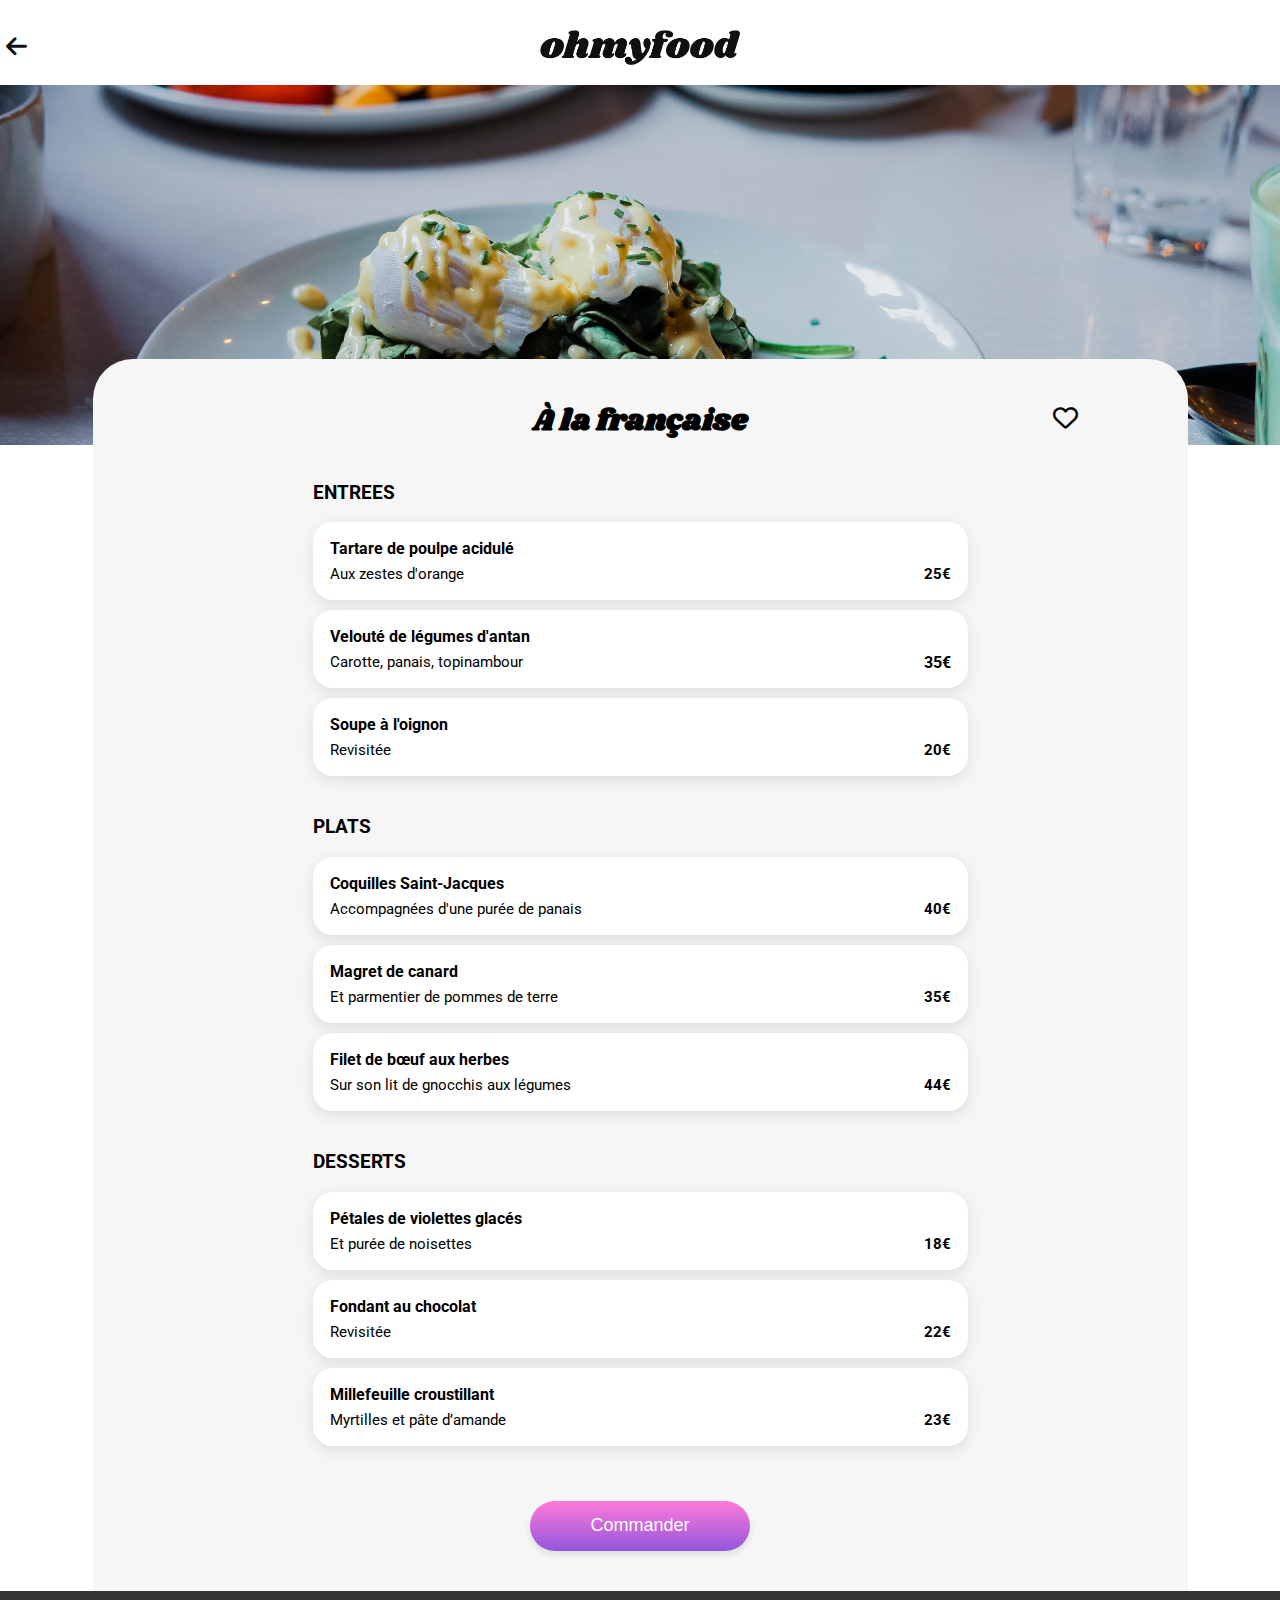
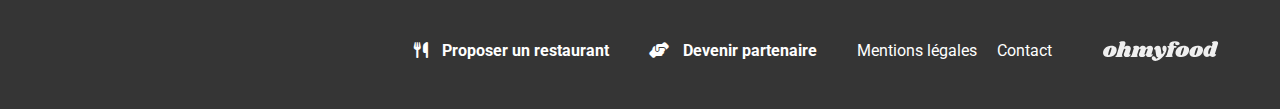
==== Assets/Restaurants/alafrancaise.html @ 2853e888 "page menu" ====
<!DOCTYPE html>
<html lang="fr">

<head>
    <meta charset="UTF-8">
    <meta name="viewport" content="width=device-width, initial-scale=1.0">
    <link rel="preconnect" href="https://fonts.googleapis.com">
    <link rel="preconnect" href="https://fonts.gstatic.com" crossorigin>
    <link
        href="https://fonts.googleapis.com/css2?family=Raleway:ital,wght@0,400;1,100&family=Roboto:wght@300;500&family=Shrikhand&display=swap"
        rel="stylesheet">
    <link rel="stylesheet" href="https://cdnjs.cloudflare.com/ajax/libs/font-awesome/6.2.1/css/all.min.css">
    <title> A la française</title>
    <link rel="stylesheet" type="text/css" href="/Assets/CSS/restaurants.css">
</head>

<body>



    <header class="header">
        <a class=back href="/index.html">
            <i class="fa-solid fa-arrow-left"></i>
        </a>
        <img src="/Assets/images/logo/ohmyfood.png" alt="logo ohmyfood" class="logo">
    </header>

    <main>
        <img class="headimg" src="/Assets/images/restaurants/toa-heftiba-DQKerTsQwi0-unsplash.jpg" alt="photo plat">

        <section class="menu">

            <div class="titre-heart">
                <h1> À la française</h1>
                <div class="icone-coeur">
                    <i class="fa-regular fa-heart empty"></i>
                    <i class="fa-solid fa-heart full"></i>
                </div>
            </div>
            <div class="card-container">

                <section class="card-menu entrees">
                    <h3 class="content-title">ENTREES</h3>
                    <article class="card">
                        <div class="name">
                            <h4>Tartare de poulpe acidulé
                            </h4>
                            <p>Aux zestes d'orange

                            </p>
                        </div>
                        <div class="prix">
                            <p>25€</p>
                        </div>
                        <div class="check">
                            <i class="fa-solid fa-circle-check"></i>
                        </div>
                    </article>

                    <article class="card">
                        <div class="name">
                            <h4> Velouté de légumes d'antan
                            </h4>
                            <p> Carotte, panais, topinambour

                            </p>
                        </div>
                        <div class="prix">
                            35€
                        </div>
                        <div class="check">
                            <i class="fa-solid fa-circle-check"></i>
                        </div>
                    </article>

                    <article class="card">
                        <div class="name">
                            <h4>Soupe à l'oignon

                            </h4>
                            <p>Revisitée
                            </p>
                        </div>
                        <div class="prix">
                            <p>20€</p>
                        </div>
                        <div class="check">
                            <i class="fa-solid fa-circle-check"></i>
                        </div>
                    </article>
                </section>

                <section class="card-menu plats">

                    <h3 class="content-title">PLATS</h3>

                    <article class="card">
                        <div class="name">
                            <h4>Coquilles Saint-Jacques
                            </h4>
                            <p>Accompagnées d'une purée de panais
                            </p>
                        </div>
                        <div class="prix">
                            <p>40€</p>
                        </div>
                        <div class="check">
                            <i class="fa-solid fa-circle-check"></i>
                        </div>
                    </article>

                    <article class="card">
                        <div class="name">
                            <h4> Magret de canard
                            </h4>
                            <p>Et parmentier de pommes de terre
                            </p>
                        </div>
                        <div class="prix">
                            <p>35€</p>
                        </div>
                        <div class="check">
                            <i class="fa-solid fa-circle-check"></i>
                        </div>
                    </article>

                    <article class="card">
                        <div class="name">
                            <h4>Filet de bœuf aux herbes

                            </h4>
                            <p>Sur son lit de gnocchis aux légumes
                            </p>
                        </div>
                        <div class="prix">
                            <p>44€</p>
                        </div>
                        <div class="check">
                            <i class="fa-solid fa-circle-check"></i>
                        </div>
                    </article>
                </section>

                <section class=" card-menu desserts">
                    <h3 class="content-title">DESSERTS</h3>

                    <article class="card">
                        <div class="name">
                            <h4> Pétales de violettes glacés

                            </h4>
                            <p>Et purée de noisettes

                            </p>
                        </div>
                        <div class="prix">
                            <p>18€</p>
                        </div>
                        <div class="check">
                            <i class="fa-solid fa-circle-check"></i>
                        </div>
                    </article>

                    <article class="card">
                        <div class="name">
                            <h4>Fondant au chocolat
                            </h4>
                            <p>Revisitée

                            </p>
                        </div>
                        <div class="prix">
                            <p>22€</p>
                        </div>
                        <div class="check">
                            <i class="fa-solid fa-circle-check"></i>
                        </div>
                    </article>

                    <article class="card">
                        <div class="name">
                            <h4> Millefeuille croustillant
                            </h4>
                            <p>Myrtilles et pâte d’amande
                            </p>
                        </div>
                        <div class="prix">
                            <p>23€</p>
                        </div>
                        <div class="check">
                            <i class="fa-solid fa-circle-check"></i>
                        </div>
                    </article>
                </section>


            </div>

            <div class="bouton">
                <button class="btn"> Commander </button>
            </div>

        </section>



        <footer>
            <div class="footercontent">
                <img class="logofooter" src="/Assets/images/logo/ohmyfood@2x.svg" alt="logo ohmyfood">

                <ul class="liste">
                    <li class="lis1"><i class="fa-solid fa-utensils "></i> <strong>Proposer un restaurant </strong>
                    </li>
                    <li class="lis1"><i class="fa-solid fa-handshake-angle "></i> <strong> Devenir partenaire
                        </strong>
                    </li>
                    <li class="lis3"> Mentions légales</li>
                    <li class="lis4"> <a href="mailto:test@test.fr"> Contact</a></li>
                </ul>
            </div>
        </footer>
    </main>
</body>
---- Assets/CSS/restaurants.css ----
@import "https://fonts.googleapis.com/css2?family=Raleway:wght@700&family=Roboto:wght@300;400;500;700&display=swap";
a {
  text-decoration: none;
  color: #111111;
}

body {
  width: 100%;
  font-family: "Roboto", sans-serif;
  margin: 0px;
}

header {
  display: flex;
  justify-content: center;
  padding: 10px;
}
header .fa-arrow-left {
  position: absolute;
  left: 6px;
  font-size: 24px;
  top: 34px;
}
header .logo {
  margin: 20px 0 10px 0;
  width: 200px;
}

.headimg {
  height: 360px;
  width: 100%;
  -o-object-fit: cover;
     object-fit: cover;
}

.menu {
  position: relative;
  margin-top: -90px;
  background-color: #f6f6f6;
  padding: 20px;
  border-top-right-radius: 40px;
  border-top-left-radius: 40px;
}
.menu h1 {
  font-family: Shrikhand;
  font-size: 30px;
}
.menu .full {
  position: absolute;
  top: 5%;
  right: 10%;
  transform: translateY(-58%);
  font-size: 25px;
  cursor: pointer;
  opacity: 0;
}
.menu .empty {
  position: absolute;
  top: 5%;
  right: 10%;
  transform: translateY(-58%);
  font-size: 25px;
  cursor: pointer;
}
.menu .full:hover {
  color: transparent;
  background-image: linear-gradient(10deg, #ff79da, #9356DC);
  -webkit-background-clip: text;
  background-clip: text;
  transition: all 400ms;
  opacity: 1;
}
@keyframes fadein {
  from {
    opacity: 0;
  }
  to {
    opacity: 1;
  }
}
.menu .entrees {
  animation: fadein;
  animation-duration: 2s;
  animation-timing-function: ease-in;
}
.menu .plats {
  animation: fadein;
  animation-duration: 4s;
  animation-timing-function: ease-in;
}
.menu .desserts {
  animation: fadein;
  animation-duration: 6s;
  animation-timing-function: ease-in;
}
.menu .card-menu {
  margin-bottom: 40px;
}
.menu .card-menu .card {
  padding: 15px;
  border-radius: 20px;
  background-color: #ffffff;
  box-shadow: 0px 4.0114941597px 15.0431032181px 0px rgba(0, 0, 0, 0.1019607843);
  position: relative;
  margin-bottom: 10px;
  overflow: hidden;
}
.menu .card-menu .card:hover .check {
  margin: 0px;
}
.menu .card-menu .card:hover .prix {
  margin-right: 70px;
}
.menu .card-menu .card .h3 {
  font-size: 16px;
  font-weight: 300;
  border-bottom: solid;
  border-color: #99e2d0;
}
.menu .card-menu .card p {
  font-size: 15px;
  margin: 0px;
}
.menu .card-menu .card h4 {
  margin-bottom: 7px;
  margin-top: 0px;
}
.menu .card-menu .card .name {
  padding: 2px;
}
.menu .card-menu .card .prix {
  position: absolute;
  right: 17px;
  top: 43px;
  transition: 400ms ease-out;
  font-weight: bold;
}
.menu .card-menu .card .check {
  display: flex;
  background-color: #99e2d0;
  color: white;
  position: absolute;
  right: 0;
  height: 100%;
  top: 0;
  align-items: center;
  justify-content: center;
  font-size: 24px;
  border-top-right-radius: 20px;
  border-bottom-right-radius: 20px;
  width: 80px;
  margin-right: -100px;
  transition: 400ms ease-out;
}
.menu .bouton {
  display: flex;
  justify-content: center;
  margin: 20px;
}
.menu .bouton .btn {
  border-radius: 25px;
  color: #ffffff;
  background: linear-gradient(#ff79da, #9356dc);
  border: none;
  height: 50px;
  width: 220px;
  box-shadow: 0px 4px 6px rgba(0, 0, 0, 0.1);
  font-size: 18px;
  font-weight: 500;
  margin-top: 15px;
  transition: 0.3s;
  cursor: pointer;
}
.menu .bouton .btn:hover {
  background: linear-gradient(#ff90e7, #a16eff);
  box-shadow: 0px 8px 15px rgba(0, 0, 0, 0.3);
}

footer {
  background-color: #353535;
  width: 100%;
  height: 180px;
  color: #ffffff;
}
footer a {
  color: white;
}
footer .footercontent {
  padding: 20px;
  display: flex;
  flex-direction: column;
  justify-content: flex-start;
}
footer .logofooter {
  filter: invert(1);
  padding-left: 9px;
  width: 139px;
  height: 20px;
}
footer .liste {
  padding-left: 20px;
  list-style: none;
}
footer .fa-solid {
  margin-right: 10px;
}

@media (min-width: 767px) and (max-width: 1025px) {
  .titre-heart {
    display: flex;
    justify-content: center;
  }
  .full {
    position: absolute;
    right: 32%;
  }
  .empty {
    position: absolute;
    right: 32%;
  }
  .card-container {
    margin-left: 100px;
    margin-right: 100px;
  }
  footer {
    height: 118px;
  }
  footer .logofooter {
    margin-top: 30px;
    margin-left: 30px;
    margin-right: 30px;
  }
  footer .footercontent {
    display: flex;
    flex-direction: row-reverse;
  }
  footer .liste {
    display: flex;
    flex-direction: row;
    margin-top: 30px;
    gap: 20px;
  }
  footer .lis1 {
    padding-right: 20px;
  }
}
@media (min-width: 1025px) {
  .menu {
    margin-left: auto;
    margin-right: auto;
    max-width: 1055px;
  }
  .titre-heart {
    display: flex;
    justify-content: center;
  }
  .full {
    position: absolute;
    top: 5%;
    right: 28%;
  }
  .empty {
    position: absolute;
    top: 5%;
    right: 28%;
  }
  .card-container {
    padding-left: 200px;
    padding-right: 200px;
  }
  footer {
    height: 118px;
  }
  footer .logofooter {
    margin-top: 30px;
    margin-left: 30px;
    margin-right: 30px;
  }
  footer .footercontent {
    display: flex;
    flex-direction: row-reverse;
  }
  footer .liste {
    display: flex;
    flex-direction: row;
    margin-top: 30px;
    gap: 20px;
  }
  footer .lis1 {
    padding-right: 20px;
  }
}/*# sourceMappingURL=restaurants.css.map */
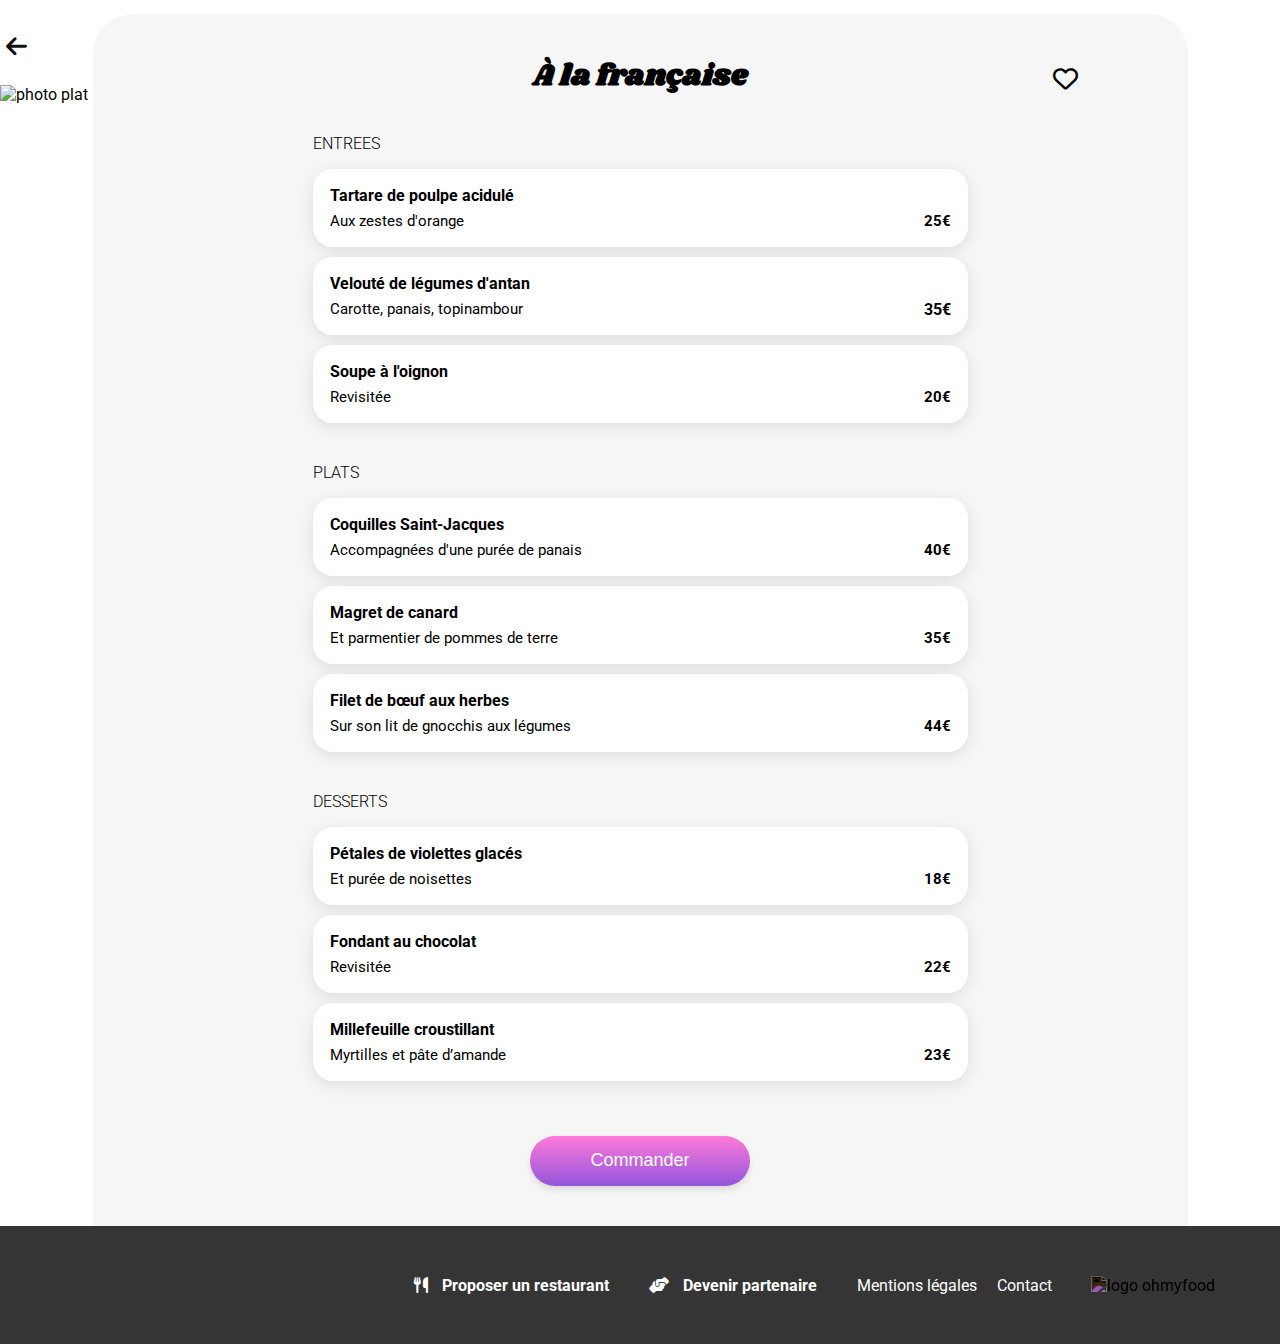
==== commit a4b14f2b: "correction bug img" ====
--- a/Assets/Restaurants/alafrancaise.html
+++ b/Assets/Restaurants/alafrancaise.html
@@ -26,7 +26,7 @@
     </header>
 
     <main>
-        <img class="headimg" src="/Assets/images/restaurants/toa-heftiba-DQKerTsQwi0-unsplash.jpg" alt="photo plat">
+        <img class="headimg" src="./Assets/images/restaurants/toa-heftiba-DQKerTsQwi0-unsplash.jpg" alt="photo plat">
 
         <section class="menu">
 
@@ -206,7 +206,7 @@
 
         <footer>
             <div class="footercontent">
-                <img class="logofooter" src="/Assets/images/logo/ohmyfood@2x.svg" alt="logo ohmyfood">
+                <img class="logofooter" src="./Assets/images/logo/ohmyfood@2x.svg" alt="logo ohmyfood">
 
                 <ul class="liste">
                     <li class="lis1"><i class="fa-solid fa-utensils "></i> <strong>Proposer un restaurant </strong>
--- a/Assets/CSS/restaurants.css
+++ b/Assets/CSS/restaurants.css
@@ -47,18 +47,16 @@
 }
 .menu .full {
   position: absolute;
-  top: 5%;
+  top: 53px;
   right: 10%;
-  transform: translateY(-58%);
   font-size: 25px;
   cursor: pointer;
   opacity: 0;
 }
 .menu .empty {
   position: absolute;
-  top: 5%;
+  top: 53px;
   right: 10%;
-  transform: translateY(-58%);
   font-size: 25px;
   cursor: pointer;
 }
@@ -95,6 +93,10 @@
 }
 .menu .card-menu {
   margin-bottom: 40px;
+}
+.menu .card-menu h3 {
+  font-size: 16px;
+  font-weight: 300;
 }
 .menu .card-menu .card {
   padding: 15px;
@@ -110,12 +112,6 @@
 }
 .menu .card-menu .card:hover .prix {
   margin-right: 70px;
-}
-.menu .card-menu .card .h3 {
-  font-size: 16px;
-  font-weight: 300;
-  border-bottom: solid;
-  border-color: #99e2d0;
 }
 .menu .card-menu .card p {
   font-size: 15px;
@@ -210,13 +206,13 @@
     display: flex;
     justify-content: center;
   }
-  .full {
-    position: absolute;
-    right: 32%;
-  }
-  .empty {
-    position: absolute;
-    right: 32%;
+  .menu .full {
+    position: absolute;
+    right: 35%;
+  }
+  .menu .empty {
+    position: absolute;
+    right: 35%;
   }
   .card-container {
     margin-left: 100px;
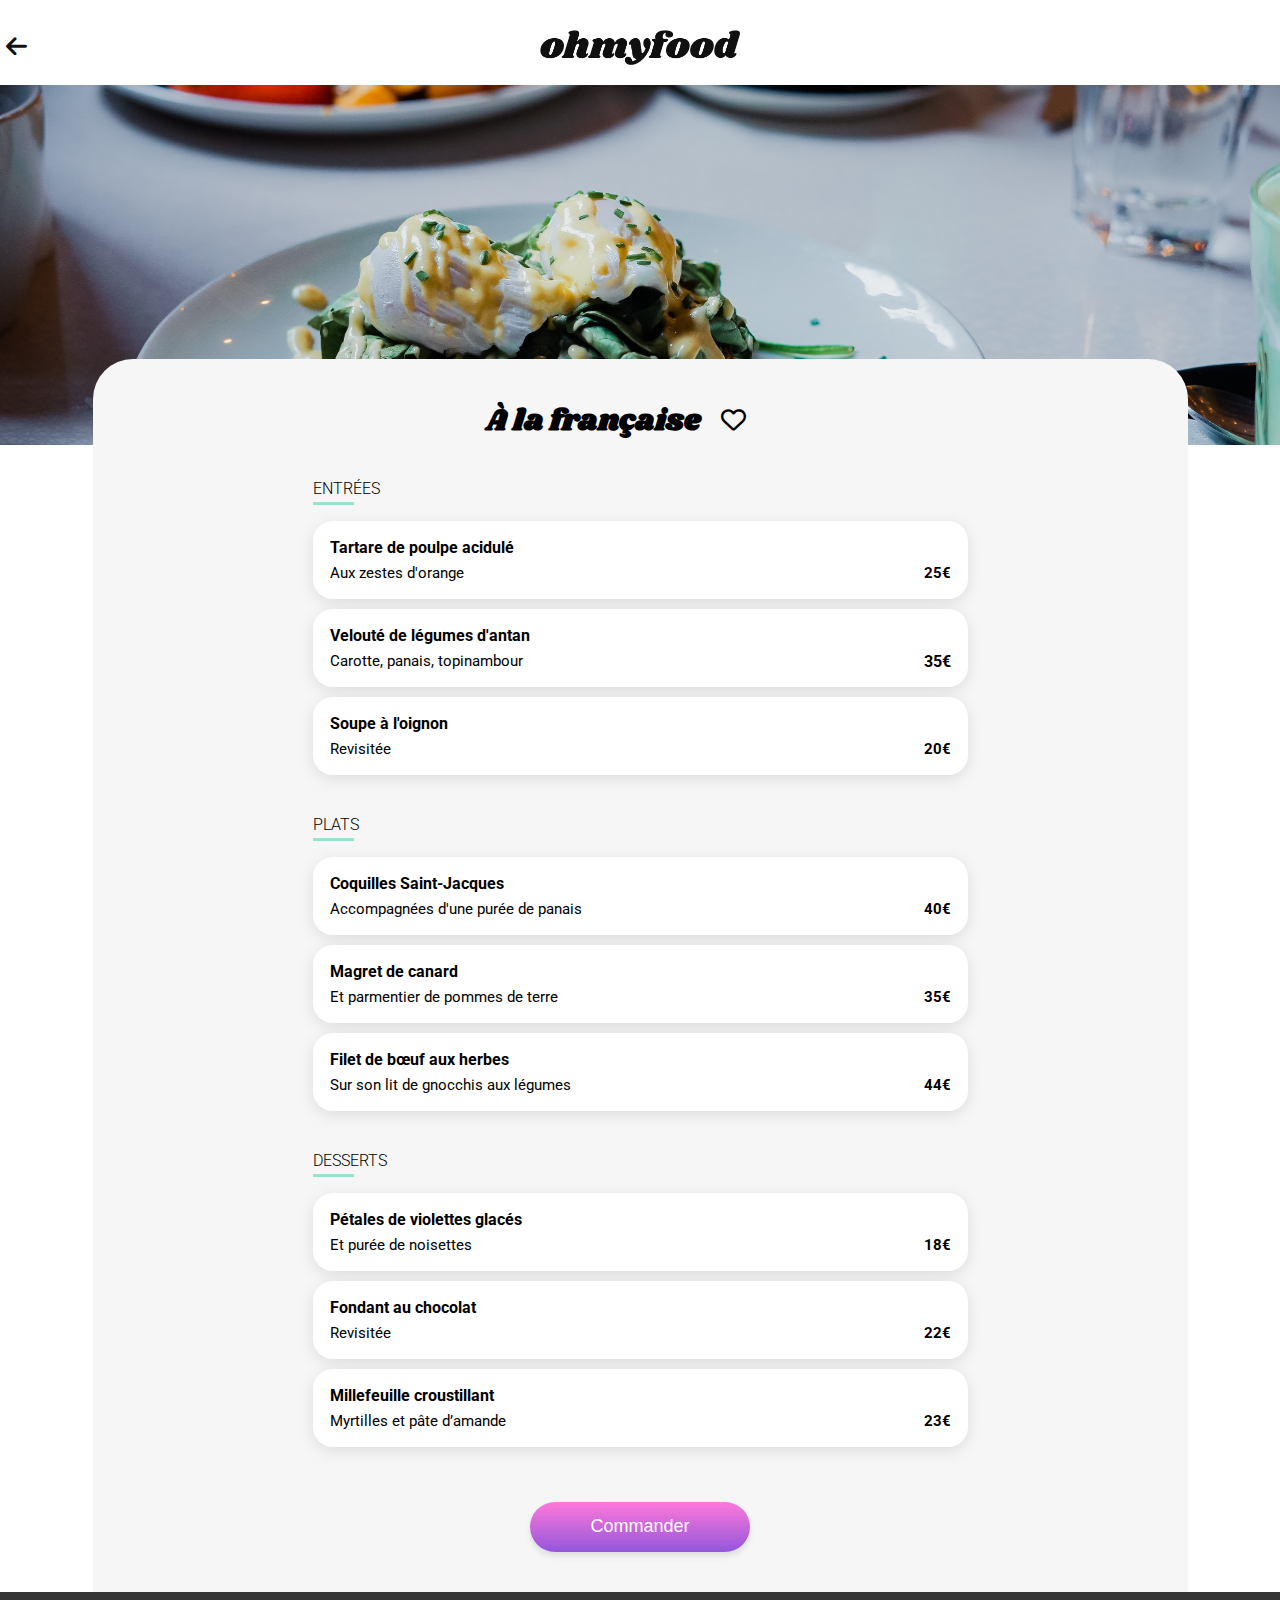
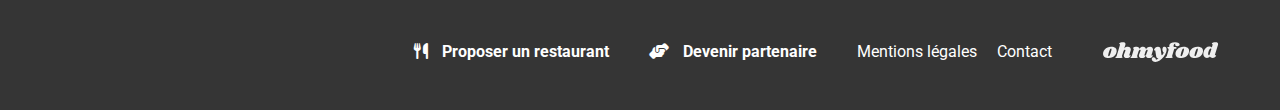
==== commit e5e89a8b: "finalisation" ====
--- a/Assets/Restaurants/alafrancaise.html
+++ b/Assets/Restaurants/alafrancaise.html
@@ -26,7 +26,7 @@
     </header>
 
     <main>
-        <img class="headimg" src="./Assets/images/restaurants/toa-heftiba-DQKerTsQwi0-unsplash.jpg" alt="photo plat">
+        <img class="headimg" src="/Assets/images/restaurants/toa-heftiba-DQKerTsQwi0-unsplash.jpg" alt="photo plat">
 
         <section class="menu">
 
@@ -40,7 +40,7 @@
             <div class="card-container">
 
                 <section class="card-menu entrees">
-                    <h3 class="content-title">ENTREES</h3>
+                    <h3 class="content-title">ENTRÉES</h3>
                     <article class="card">
                         <div class="name">
                             <h4>Tartare de poulpe acidulé
@@ -206,7 +206,7 @@
 
         <footer>
             <div class="footercontent">
-                <img class="logofooter" src="./Assets/images/logo/ohmyfood@2x.svg" alt="logo ohmyfood">
+                <img class="logofooter" src="/Assets/images/logo/ohmyfood@2x.svg" alt="logo ohmyfood">
 
                 <ul class="liste">
                     <li class="lis1"><i class="fa-solid fa-utensils "></i> <strong>Proposer un restaurant </strong>
--- a/Assets/CSS/restaurants.css
+++ b/Assets/CSS/restaurants.css
@@ -45,18 +45,23 @@
   font-family: Shrikhand;
   font-size: 30px;
 }
+.menu .content-title {
+  border-bottom: solid;
+  border-bottom: solid;
+  width: 41px;
+  border-color: #99E2D0;
+}
+.menu .titre-heart {
+  display: flex;
+  align-items: center;
+  justify-content: space-between;
+}
 .menu .full {
-  position: absolute;
-  top: 53px;
-  right: 10%;
   font-size: 25px;
   cursor: pointer;
   opacity: 0;
 }
 .menu .empty {
-  position: absolute;
-  top: 53px;
-  right: 10%;
   font-size: 25px;
   cursor: pointer;
 }
@@ -97,6 +102,7 @@
 .menu .card-menu h3 {
   font-size: 16px;
   font-weight: 300;
+  padding-bottom: 4px;
 }
 .menu .card-menu .card {
   padding: 15px;
@@ -116,13 +122,21 @@
 .menu .card-menu .card p {
   font-size: 15px;
   margin: 0px;
+  white-space: nowrap;
+  overflow: hidden;
+  text-overflow: ellipsis;
 }
 .menu .card-menu .card h4 {
   margin-bottom: 7px;
   margin-top: 0px;
+  white-space: nowrap;
+  overflow: hidden;
+  text-overflow: ellipsis;
 }
 .menu .card-menu .card .name {
   padding: 2px;
+  cursor: pointer;
+  width: 70%;
 }
 .menu .card-menu .card .prix {
   position: absolute;
@@ -202,17 +216,14 @@
 }
 
 @media (min-width: 767px) and (max-width: 1025px) {
-  .titre-heart {
-    display: flex;
+  .menu .titre-heart {
     justify-content: center;
   }
   .menu .full {
-    position: absolute;
-    right: 35%;
+    margin-left: 20px;
   }
   .menu .empty {
-    position: absolute;
-    right: 35%;
+    margin-left: 20px;
   }
   .card-container {
     margin-left: 100px;
@@ -246,19 +257,14 @@
     margin-right: auto;
     max-width: 1055px;
   }
-  .titre-heart {
-    display: flex;
+  .menu .titre-heart {
     justify-content: center;
   }
-  .full {
-    position: absolute;
-    top: 5%;
-    right: 28%;
-  }
-  .empty {
-    position: absolute;
-    top: 5%;
-    right: 28%;
+  .menu .full {
+    margin-left: 20px;
+  }
+  .menu .empty {
+    margin-left: 20px;
   }
   .card-container {
     padding-left: 200px;
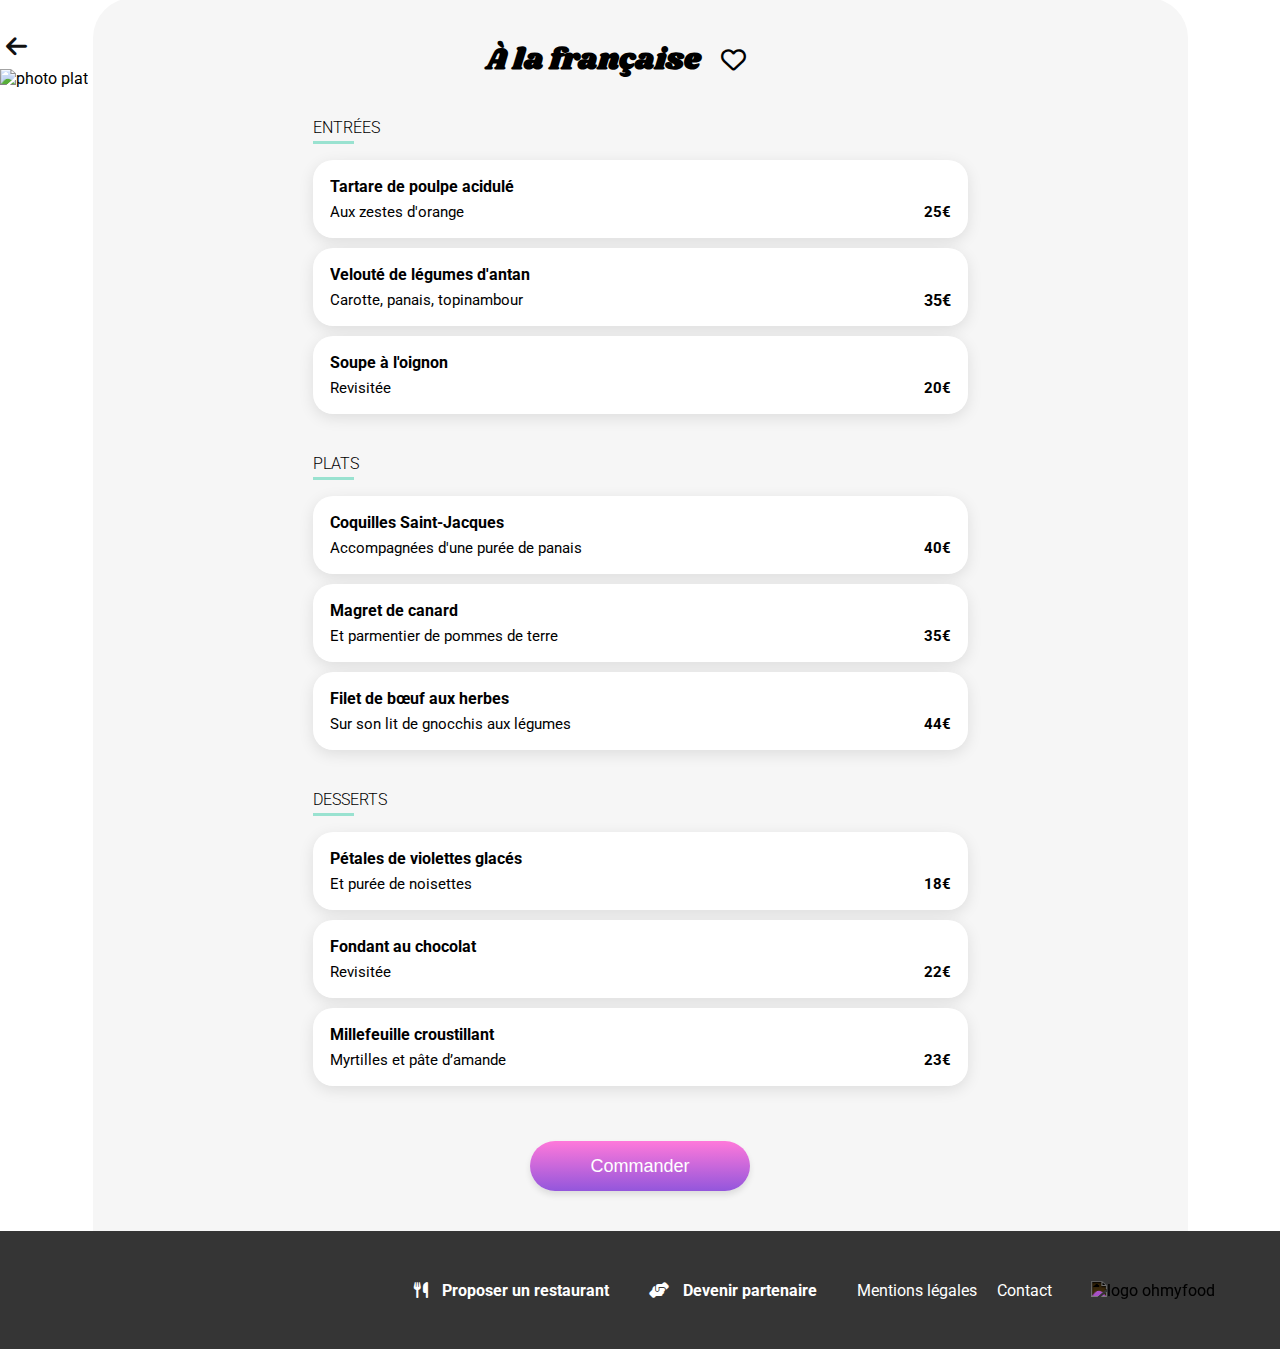
==== commit 1ff93974: "TEST IMAGE" ====
--- a/Assets/Restaurants/alafrancaise.html
+++ b/Assets/Restaurants/alafrancaise.html
@@ -22,11 +22,11 @@
         <a class=back href="/index.html">
             <i class="fa-solid fa-arrow-left"></i>
         </a>
-        <img src="/Assets/images/logo/ohmyfood.png" alt="logo ohmyfood" class="logo">
+        <img src="./Assets/images/logo/ohmyfood.png" alt="logo ohmyfood" class="logo">
     </header>
 
     <main>
-        <img class="headimg" src="/Assets/images/restaurants/toa-heftiba-DQKerTsQwi0-unsplash.jpg" alt="photo plat">
+        <img class="headimg" src="./Assets/images/restaurants/toa-heftiba-DQKerTsQwi0-unsplash.jpg" alt="photo plat">
 
         <section class="menu">
 
@@ -206,7 +206,7 @@
 
         <footer>
             <div class="footercontent">
-                <img class="logofooter" src="/Assets/images/logo/ohmyfood@2x.svg" alt="logo ohmyfood">
+                <img class="logofooter" src="./Assets/images/logo/ohmyfood@2x.svg" alt="logo ohmyfood">
 
                 <ul class="liste">
                     <li class="lis1"><i class="fa-solid fa-utensils "></i> <strong>Proposer un restaurant </strong>
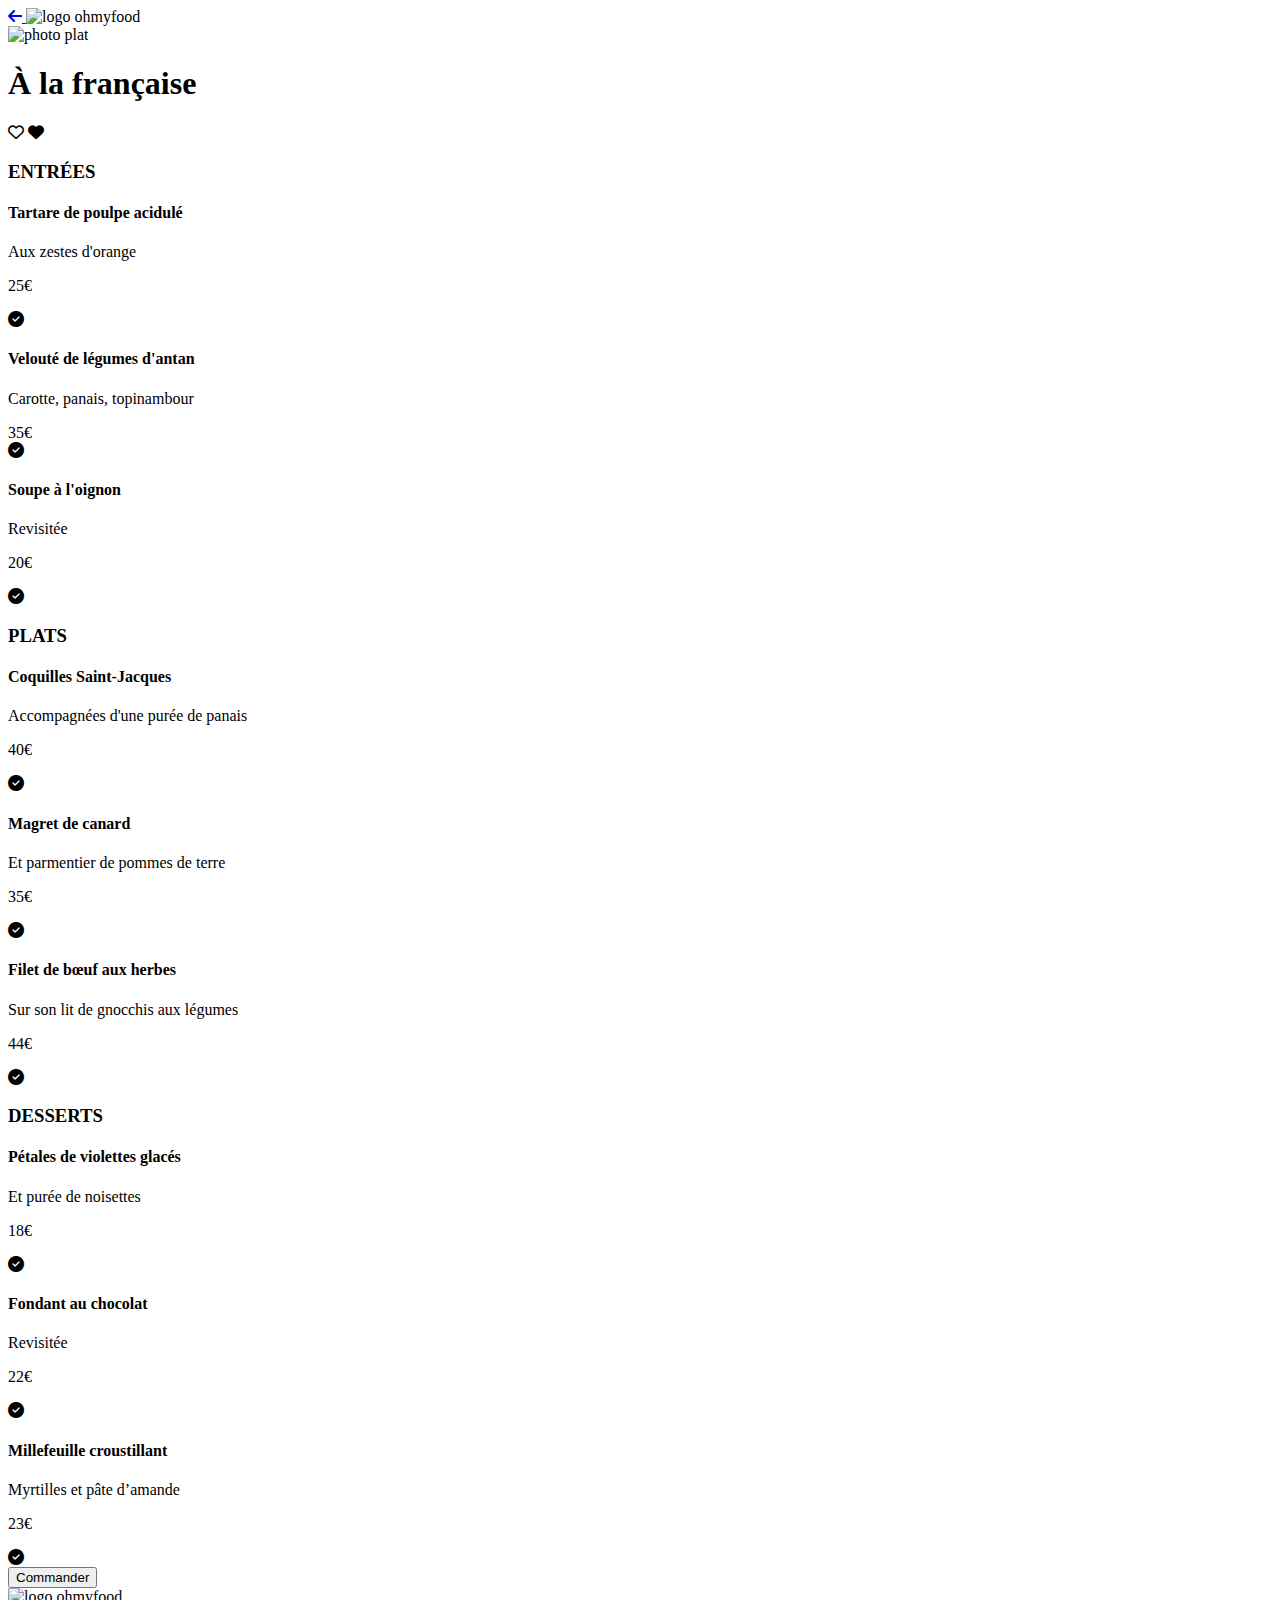
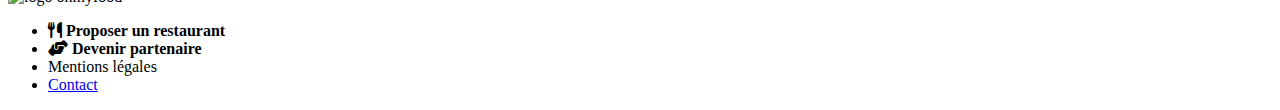
==== commit 90d08a44: "correction bug" ====
--- a/Assets/Restaurants/alafrancaise.html
+++ b/Assets/Restaurants/alafrancaise.html
@@ -11,7 +11,7 @@
         rel="stylesheet">
     <link rel="stylesheet" href="https://cdnjs.cloudflare.com/ajax/libs/font-awesome/6.2.1/css/all.min.css">
     <title> A la française</title>
-    <link rel="stylesheet" type="text/css" href="/Assets/CSS/restaurants.css">
+    <link rel="stylesheet" type="text/css" href="Assets/CSS/restaurants.css">
 </head>
 
 <body>
@@ -22,11 +22,11 @@
         <a class=back href="/index.html">
             <i class="fa-solid fa-arrow-left"></i>
         </a>
-        <img src="./Assets/images/logo/ohmyfood.png" alt="logo ohmyfood" class="logo">
+        <img src="Assets/images/logo/ohmyfood.png" alt="logo ohmyfood" class="logo">
     </header>
 
     <main>
-        <img class="headimg" src="./Assets/images/restaurants/toa-heftiba-DQKerTsQwi0-unsplash.jpg" alt="photo plat">
+        <img class="headimg" src="Assets/images/restaurants/toa-heftiba-DQKerTsQwi0-unsplash.jpg" alt="photo plat">
 
         <section class="menu">
 
@@ -206,7 +206,7 @@
 
         <footer>
             <div class="footercontent">
-                <img class="logofooter" src="./Assets/images/logo/ohmyfood@2x.svg" alt="logo ohmyfood">
+                <img class="logofooter" src="Assets/images/logo/ohmyfood@2x.svg" alt="logo ohmyfood">
 
                 <ul class="liste">
                     <li class="lis1"><i class="fa-solid fa-utensils "></i> <strong>Proposer un restaurant </strong>
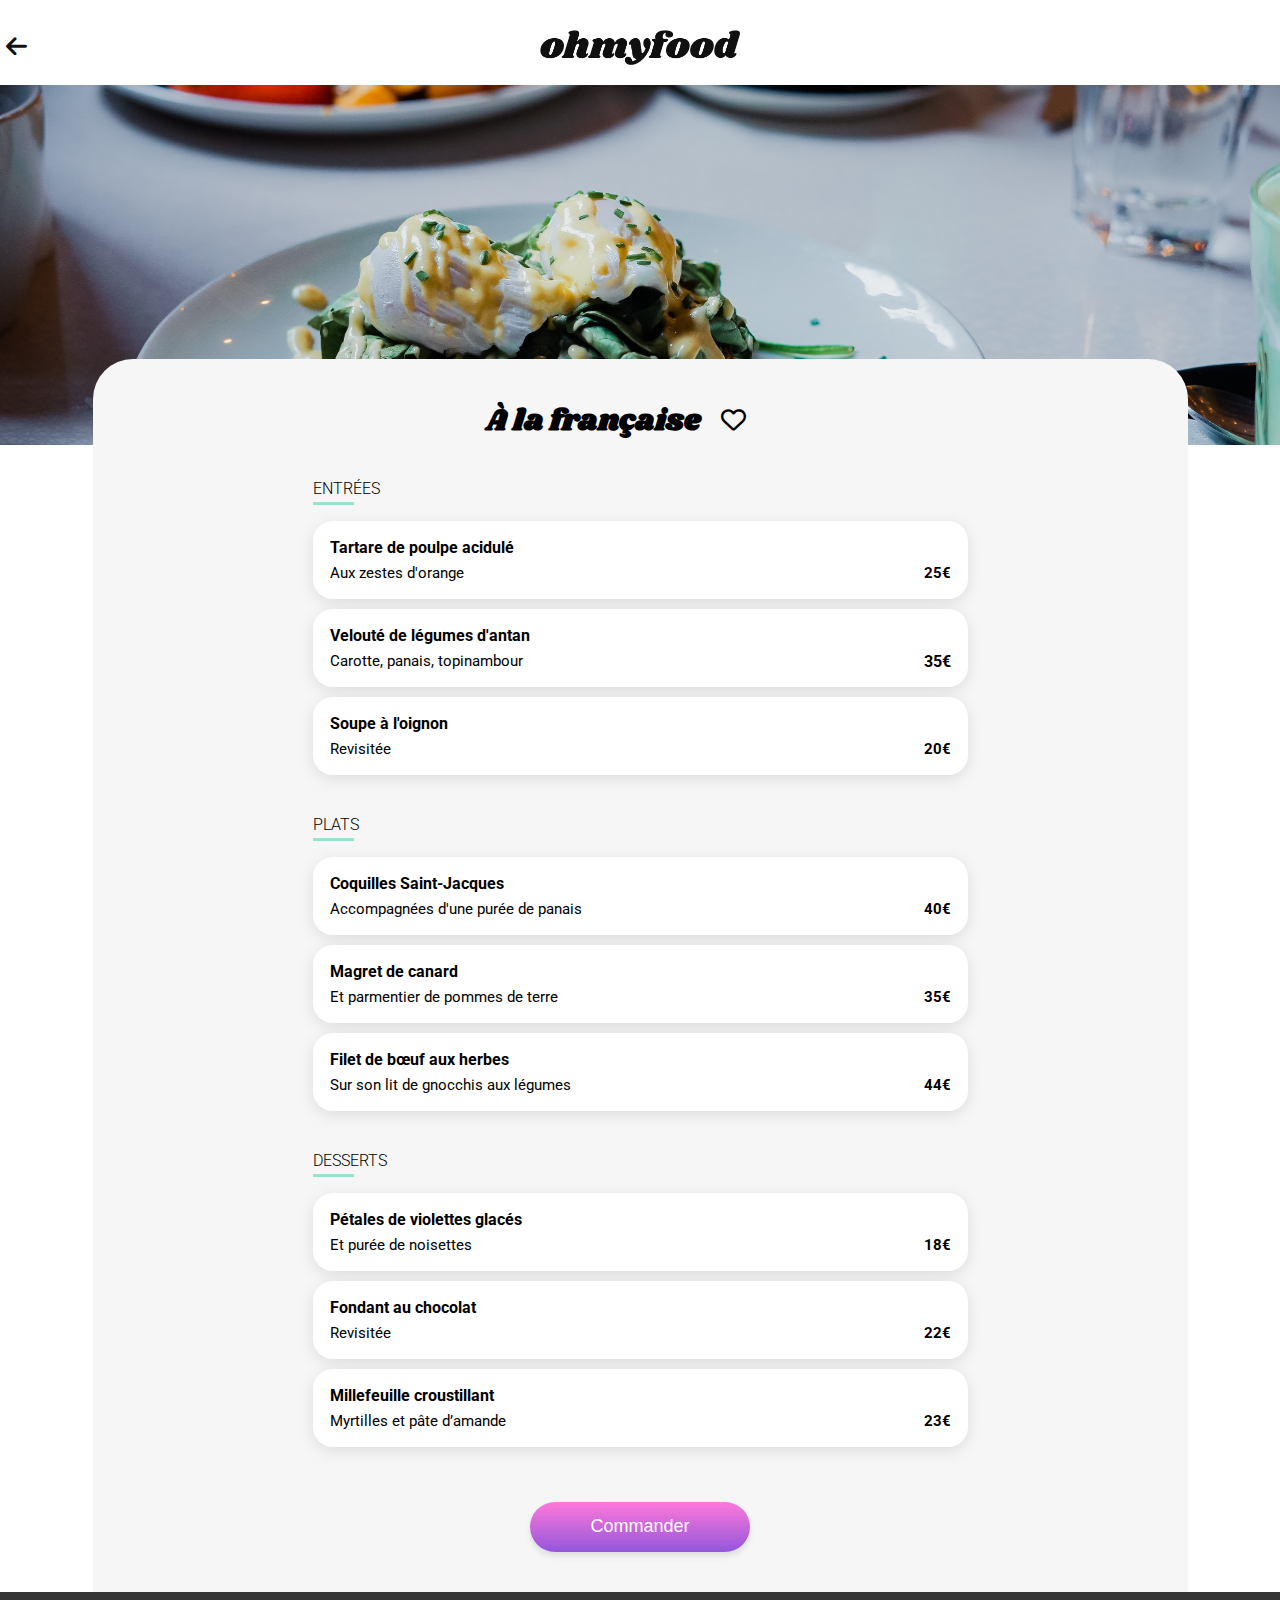
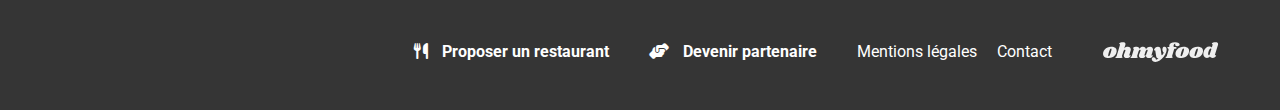
==== commit 449ecdd9: "BUG" ====
--- a/Assets/Restaurants/alafrancaise.html
+++ b/Assets/Restaurants/alafrancaise.html
@@ -11,7 +11,7 @@
         rel="stylesheet">
     <link rel="stylesheet" href="https://cdnjs.cloudflare.com/ajax/libs/font-awesome/6.2.1/css/all.min.css">
     <title> A la française</title>
-    <link rel="stylesheet" type="text/css" href="Assets/CSS/restaurants.css">
+    <link rel="stylesheet" type="text/css" href="../../Assets/CSS/restaurants.css">
 </head>
 
 <body>
@@ -19,14 +19,15 @@
 
 
     <header class="header">
-        <a class=back href="/index.html">
+        <a class=back href="../../index.html">
             <i class="fa-solid fa-arrow-left"></i>
         </a>
-        <img src="Assets/images/logo/ohmyfood.png" alt="logo ohmyfood" class="logo">
+        <img src="../../Assets/images/logo/ohmyfood.png" alt="logo ohmyfood" class="logo">
     </header>
 
     <main>
-        <img class="headimg" src="Assets/images/restaurants/toa-heftiba-DQKerTsQwi0-unsplash.jpg" alt="photo plat">
+        <img class="headimg" src="../../Assets/images/restaurants/toa-heftiba-DQKerTsQwi0-unsplash.jpg"
+            alt="photo plat">
 
         <section class="menu">
 
@@ -206,7 +207,7 @@
 
         <footer>
             <div class="footercontent">
-                <img class="logofooter" src="Assets/images/logo/ohmyfood@2x.svg" alt="logo ohmyfood">
+                <img class="logofooter" src="../../Assets/images/logo/ohmyfood@2x.svg" alt="logo ohmyfood">
 
                 <ul class="liste">
                     <li class="lis1"><i class="fa-solid fa-utensils "></i> <strong>Proposer un restaurant </strong>
--- a/Assets/CSS/restaurants.css
+++ b/Assets/CSS/restaurants.css
@@ -0,0 +1,294 @@
+@import "https://fonts.googleapis.com/css2?family=Raleway:wght@700&family=Roboto:wght@300;400;500;700&display=swap";
+a {
+  text-decoration: none;
+  color: #111111;
+}
+
+body {
+  width: 100%;
+  font-family: "Roboto", sans-serif;
+  margin: 0px;
+}
+
+header {
+  display: flex;
+  justify-content: center;
+  padding: 10px;
+}
+header .fa-arrow-left {
+  position: absolute;
+  left: 6px;
+  font-size: 24px;
+  top: 34px;
+}
+header .logo {
+  margin: 20px 0 10px 0;
+  width: 200px;
+}
+
+.headimg {
+  height: 360px;
+  width: 100%;
+  -o-object-fit: cover;
+     object-fit: cover;
+}
+
+.menu {
+  position: relative;
+  margin-top: -90px;
+  background-color: #f6f6f6;
+  padding: 20px;
+  border-top-right-radius: 40px;
+  border-top-left-radius: 40px;
+}
+.menu h1 {
+  font-family: Shrikhand;
+  font-size: 30px;
+}
+.menu .content-title {
+  border-bottom: solid;
+  border-bottom: solid;
+  width: 41px;
+  border-color: #99E2D0;
+}
+.menu .titre-heart {
+  display: flex;
+  align-items: center;
+  justify-content: space-between;
+}
+.menu .full {
+  font-size: 25px;
+  cursor: pointer;
+  opacity: 0;
+}
+.menu .empty {
+  font-size: 25px;
+  cursor: pointer;
+}
+.menu .full:hover {
+  color: transparent;
+  background-image: linear-gradient(10deg, #ff79da, #9356DC);
+  -webkit-background-clip: text;
+  background-clip: text;
+  transition: all 400ms;
+  opacity: 1;
+}
+@keyframes fadein {
+  from {
+    opacity: 0;
+  }
+  to {
+    opacity: 1;
+  }
+}
+.menu .entrees {
+  animation: fadein;
+  animation-duration: 2s;
+  animation-timing-function: ease-in;
+}
+.menu .plats {
+  animation: fadein;
+  animation-duration: 4s;
+  animation-timing-function: ease-in;
+}
+.menu .desserts {
+  animation: fadein;
+  animation-duration: 6s;
+  animation-timing-function: ease-in;
+}
+.menu .card-menu {
+  margin-bottom: 40px;
+}
+.menu .card-menu h3 {
+  font-size: 16px;
+  font-weight: 300;
+  padding-bottom: 4px;
+}
+.menu .card-menu .card {
+  padding: 15px;
+  border-radius: 20px;
+  background-color: #ffffff;
+  box-shadow: 0px 4.0114941597px 15.0431032181px 0px rgba(0, 0, 0, 0.1019607843);
+  position: relative;
+  margin-bottom: 10px;
+  overflow: hidden;
+}
+.menu .card-menu .card:hover .check {
+  margin: 0px;
+}
+.menu .card-menu .card:hover .prix {
+  margin-right: 70px;
+}
+.menu .card-menu .card p {
+  font-size: 15px;
+  margin: 0px;
+  white-space: nowrap;
+  overflow: hidden;
+  text-overflow: ellipsis;
+}
+.menu .card-menu .card h4 {
+  margin-bottom: 7px;
+  margin-top: 0px;
+  white-space: nowrap;
+  overflow: hidden;
+  text-overflow: ellipsis;
+}
+.menu .card-menu .card .name {
+  padding: 2px;
+  cursor: pointer;
+  width: 70%;
+}
+.menu .card-menu .card .prix {
+  position: absolute;
+  right: 17px;
+  top: 43px;
+  transition: 400ms ease-out;
+  font-weight: bold;
+}
+.menu .card-menu .card .check {
+  display: flex;
+  background-color: #99e2d0;
+  color: white;
+  position: absolute;
+  right: 0;
+  height: 100%;
+  top: 0;
+  align-items: center;
+  justify-content: center;
+  font-size: 24px;
+  border-top-right-radius: 20px;
+  border-bottom-right-radius: 20px;
+  width: 80px;
+  margin-right: -100px;
+  transition: 400ms ease-out;
+}
+.menu .bouton {
+  display: flex;
+  justify-content: center;
+  margin: 20px;
+}
+.menu .bouton .btn {
+  border-radius: 25px;
+  color: #ffffff;
+  background: linear-gradient(#ff79da, #9356dc);
+  border: none;
+  height: 50px;
+  width: 220px;
+  box-shadow: 0px 4px 6px rgba(0, 0, 0, 0.1);
+  font-size: 18px;
+  font-weight: 500;
+  margin-top: 15px;
+  transition: 0.3s;
+  cursor: pointer;
+}
+.menu .bouton .btn:hover {
+  background: linear-gradient(#ff90e7, #a16eff);
+  box-shadow: 0px 8px 15px rgba(0, 0, 0, 0.3);
+}
+
+footer {
+  background-color: #353535;
+  width: 100%;
+  height: 180px;
+  color: #ffffff;
+}
+footer a {
+  color: white;
+}
+footer .footercontent {
+  padding: 20px;
+  display: flex;
+  flex-direction: column;
+  justify-content: flex-start;
+}
+footer .logofooter {
+  filter: invert(1);
+  padding-left: 9px;
+  width: 139px;
+  height: 20px;
+}
+footer .liste {
+  padding-left: 20px;
+  list-style: none;
+}
+footer .fa-solid {
+  margin-right: 10px;
+}
+
+@media (min-width: 767px) and (max-width: 1025px) {
+  .menu .titre-heart {
+    justify-content: center;
+  }
+  .menu .full {
+    margin-left: 20px;
+  }
+  .menu .empty {
+    margin-left: 20px;
+  }
+  .card-container {
+    margin-left: 100px;
+    margin-right: 100px;
+  }
+  footer {
+    height: 118px;
+  }
+  footer .logofooter {
+    margin-top: 30px;
+    margin-left: 30px;
+    margin-right: 30px;
+  }
+  footer .footercontent {
+    display: flex;
+    flex-direction: row-reverse;
+  }
+  footer .liste {
+    display: flex;
+    flex-direction: row;
+    margin-top: 30px;
+    gap: 20px;
+  }
+  footer .lis1 {
+    padding-right: 20px;
+  }
+}
+@media (min-width: 1025px) {
+  .menu {
+    margin-left: auto;
+    margin-right: auto;
+    max-width: 1055px;
+  }
+  .menu .titre-heart {
+    justify-content: center;
+  }
+  .menu .full {
+    margin-left: 20px;
+  }
+  .menu .empty {
+    margin-left: 20px;
+  }
+  .card-container {
+    padding-left: 200px;
+    padding-right: 200px;
+  }
+  footer {
+    height: 118px;
+  }
+  footer .logofooter {
+    margin-top: 30px;
+    margin-left: 30px;
+    margin-right: 30px;
+  }
+  footer .footercontent {
+    display: flex;
+    flex-direction: row-reverse;
+  }
+  footer .liste {
+    display: flex;
+    flex-direction: row;
+    margin-top: 30px;
+    gap: 20px;
+  }
+  footer .lis1 {
+    padding-right: 20px;
+  }
+}/*# sourceMappingURL=restaurants.css.map */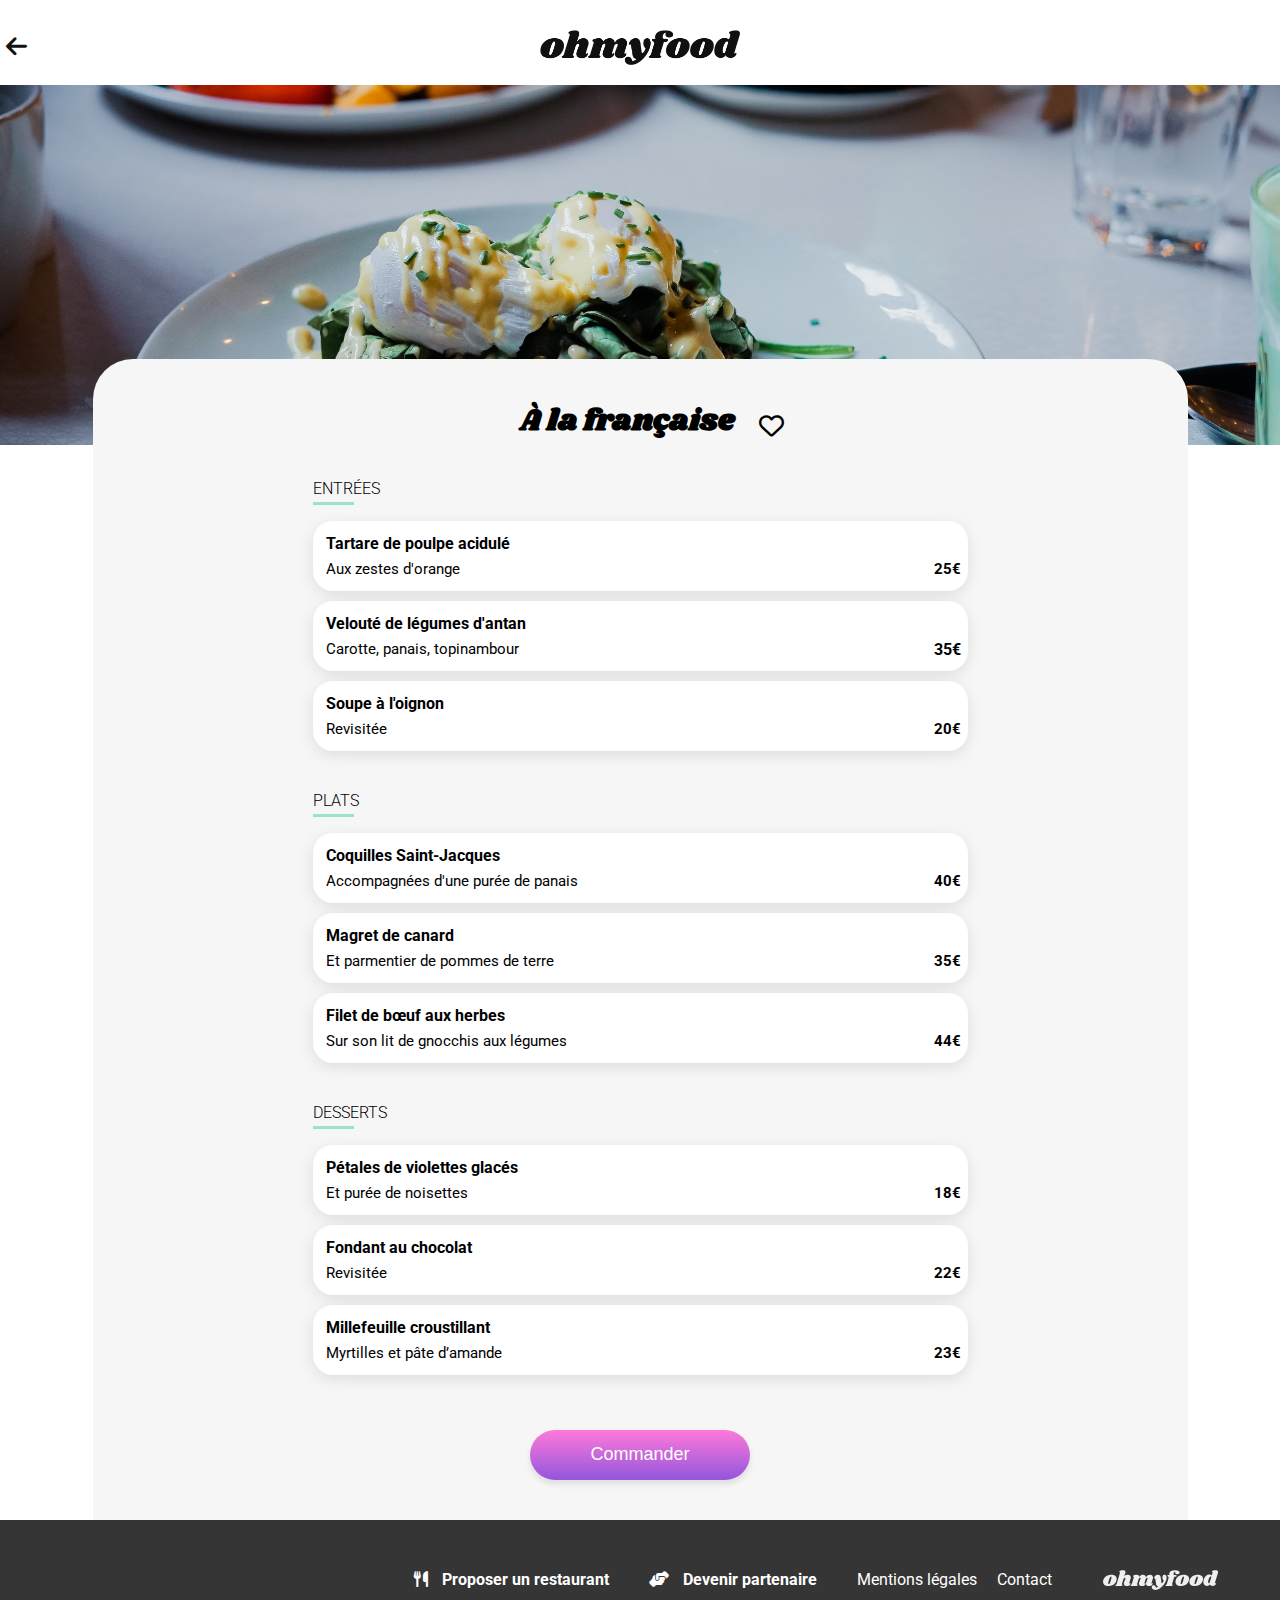
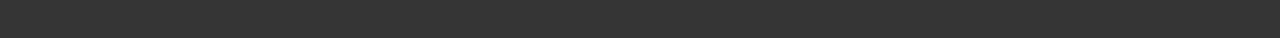
==== commit 0c6d48be: "email" ====
--- a/Assets/Restaurants/alafrancaise.html
+++ b/Assets/Restaurants/alafrancaise.html
@@ -216,7 +216,7 @@
                         </strong>
                     </li>
                     <li class="lis3"> Mentions légales</li>
-                    <li class="lis4"> <a href="mailto:test@test.fr"> Contact</a></li>
+                    <li class="liss lis4"> <a href="mailto:ohmyfood@outlook.fr"> Contact</a></li>
                 </ul>
             </div>
         </footer>
--- a/Assets/CSS/restaurants.css
+++ b/Assets/CSS/restaurants.css
@@ -51,6 +51,9 @@
   width: 41px;
   border-color: #99E2D0;
 }
+.menu .icone-coeur {
+  margin-right: 26px;
+}
 .menu .titre-heart {
   display: flex;
   align-items: center;
@@ -60,10 +63,14 @@
   font-size: 25px;
   cursor: pointer;
   opacity: 0;
+  position: absolute;
+  top: 57px;
 }
 .menu .empty {
+  top: 57px;
   font-size: 25px;
   cursor: pointer;
+  position: absolute;
 }
 .menu .full:hover {
   color: transparent;
@@ -105,19 +112,16 @@
   padding-bottom: 4px;
 }
 .menu .card-menu .card {
-  padding: 15px;
   border-radius: 20px;
   background-color: #ffffff;
   box-shadow: 0px 4.0114941597px 15.0431032181px 0px rgba(0, 0, 0, 0.1019607843);
   position: relative;
   margin-bottom: 10px;
   overflow: hidden;
+  display: flex;
 }
 .menu .card-menu .card:hover .check {
   margin: 0px;
-}
-.menu .card-menu .card:hover .prix {
-  margin-right: 70px;
 }
 .menu .card-menu .card p {
   font-size: 15px;
@@ -130,29 +134,26 @@
   margin-bottom: 7px;
   margin-top: 0px;
   white-space: nowrap;
+  text-overflow: ellipsis;
   overflow: hidden;
-  text-overflow: ellipsis;
 }
 .menu .card-menu .card .name {
-  padding: 2px;
-  cursor: pointer;
-  width: 70%;
+  padding: 13px;
+  cursor: pointer;
+  display: flex;
+  flex-direction: column;
+  flex: 1;
+  min-width: 0;
 }
 .menu .card-menu .card .prix {
-  position: absolute;
-  right: 17px;
-  top: 43px;
-  transition: 400ms ease-out;
+  margin-right: 27px;
   font-weight: bold;
+  margin-top: 39px;
 }
 .menu .card-menu .card .check {
   display: flex;
   background-color: #99e2d0;
   color: white;
-  position: absolute;
-  right: 0;
-  height: 100%;
-  top: 0;
   align-items: center;
   justify-content: center;
   font-size: 24px;
@@ -221,9 +222,11 @@
   }
   .menu .full {
     margin-left: 20px;
+    top: 55px;
   }
   .menu .empty {
     margin-left: 20px;
+    top: 55px;
   }
   .card-container {
     margin-left: 100px;
@@ -261,10 +264,12 @@
     justify-content: center;
   }
   .menu .full {
-    margin-left: 20px;
+    margin-left: 24px;
+    top: 55px;
   }
   .menu .empty {
-    margin-left: 20px;
+    margin-left: 24px;
+    top: 55px;
   }
   .card-container {
     padding-left: 200px;
